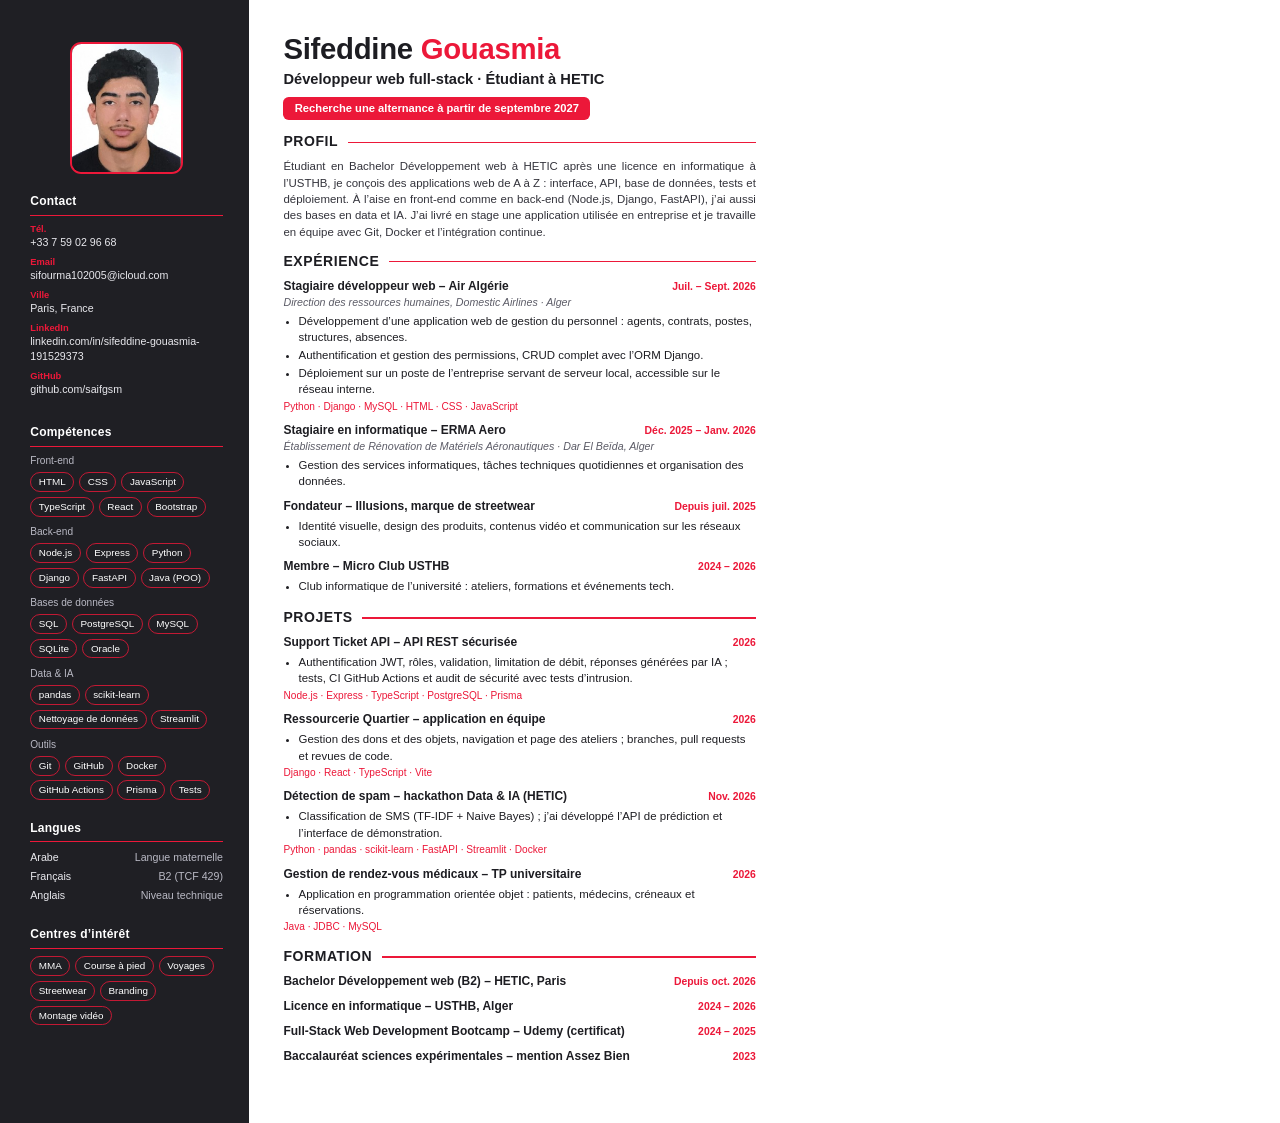
==== cv-source/cv.html @ 6dd87c8a "Nouveau CV, services recentrés sur le développement, photo allégée - Nouveau CV PDF d'une page (HETI" ====
<!DOCTYPE html>
<html lang="fr">
<head>
<meta charset="utf-8">
<title>CV – Sifeddine Gouasmia</title>
<style>
  @page { size: A4; margin: 0; }
  :root { --red: #ec1839; --ink: #1d1d22; --muted: #5b5b66; --side: #1f1f24; --sideInk: #e9e9ee; }
  * { box-sizing: border-box; margin: 0; padding: 0; }
  html, body { width: 210mm; height: 297mm; }
  body { font-family: "Poppins", Arial, sans-serif; color: var(--ink); font-size: 8.6pt; line-height: 1.42; display: grid; grid-template-columns: 66mm 1fr; }
  aside { background: var(--side); color: var(--sideInk); padding: 11mm 7mm 9mm 8mm; display: flex; flex-direction: column; gap: 5.2mm; }
  main { padding: 9mm 10mm 7mm 9mm; display: flex; flex-direction: column; gap: 3.2mm; }
  .photo { width: 30mm; height: 35mm; object-fit: cover; border-radius: 3mm; border: 0.7mm solid var(--red); align-self: center; }
  aside h3 { font-size: 9pt; font-weight: 600; color: #fff; letter-spacing: .02em; padding-bottom: 1.2mm; margin-bottom: 2mm; border-bottom: 0.4mm solid var(--red); }
  .contact li { list-style: none; margin-bottom: 1.8mm; font-size: 8pt; overflow-wrap: anywhere; }
  .contact a { color: inherit; text-decoration: none; }
  .contact b { display: block; color: var(--red); font-weight: 600; font-size: 7pt; line-height: 1.2; }
  .tags { display: flex; flex-wrap: wrap; gap: 1.3mm; }
  .tags span { font-size: 7.4pt; padding: .5mm 2mm; border-radius: 3mm; border: 0.3mm solid rgba(236,24,57,.8); color: #fff; }
  .sk + .sk { margin-top: 2.2mm; }
  .sk p { font-size: 7.6pt; color: #b9b9c4; margin-bottom: 1mm; font-weight: 500; }
  .lang li { list-style: none; display: flex; justify-content: space-between; font-size: 8pt; margin-bottom: 1mm; }
  .lang span { color: #b9b9c4; }
  header h1 { font-size: 22pt; line-height: 1.05; font-weight: 700; letter-spacing: -.01em; }
  header h1 span { color: var(--red); }
  header .role { font-size: 11pt; font-weight: 600; margin-top: 1mm; }
  header .goal { display: inline-block; margin-top: 2mm; background: var(--red); color: #fff; font-weight: 600; font-size: 8.4pt; padding: 1mm 3mm; border-radius: 1.5mm; }
  section h2 { font-size: 10.5pt; font-weight: 700; text-transform: uppercase; letter-spacing: .04em; color: var(--ink); display: flex; align-items: center; gap: 2.5mm; margin-bottom: 1.6mm; }
  section h2::after { content: ""; flex: 1; height: 0.35mm; background: var(--red); }
  .profile { color: #33333b; text-align: justify; }
  .item + .item { margin-top: 2.1mm; }
  .item .top { display: flex; justify-content: space-between; gap: 3mm; align-items: baseline; }
  .item h4 { font-size: 9pt; font-weight: 600; }
  .item .date { font-size: 7.8pt; color: var(--red); font-weight: 600; white-space: nowrap; }
  .item .sub { font-size: 8pt; color: var(--muted); font-style: italic; }
  .item ul { margin: 0.8mm 0 0 4mm; }
  .item li { margin-bottom: .4mm; }
  .item .tech { font-size: 7.6pt; color: var(--red); font-weight: 500; margin-top: .6mm; }
</style>
</head>
<body>
  <aside>
    <img class="photo" src="photo.jpg" alt="Photo de Sifeddine Gouasmia">

    <div>
      <h3>Contact</h3>
      <ul class="contact">
        <li><b>Tél.</b><a href="tel:+33759029668">+33 7 59 02 96 68</a></li>
        <li><b>Email</b><a href="mailto:sifourma102005@icloud.com">sifourma102005@icloud.com</a></li>
        <li><b>Ville</b>Paris, France</li>
        <li><b>LinkedIn</b><a href="https://www.linkedin.com/in/sifeddine-gouasmia-191529373">linkedin.com/in/<wbr>sifeddine-gouasmia-191529373</a></li>
        <li><b>GitHub</b><a href="https://github.com/saifgsm">github.com/saifgsm</a></li>
      </ul>
    </div>

    <div>
      <h3>Compétences</h3>
      <div class="sk"><p>Front-end</p><div class="tags"><span>HTML</span><span>CSS</span><span>JavaScript</span><span>TypeScript</span><span>React</span><span>Bootstrap</span></div></div>
      <div class="sk"><p>Back-end</p><div class="tags"><span>Node.js</span><span>Express</span><span>Python</span><span>Django</span><span>FastAPI</span><span>Java (POO)</span></div></div>
      <div class="sk"><p>Bases de données</p><div class="tags"><span>SQL</span><span>PostgreSQL</span><span>MySQL</span><span>SQLite</span><span>Oracle</span></div></div>
      <div class="sk"><p>Data &amp; IA</p><div class="tags"><span>pandas</span><span>scikit-learn</span><span>Nettoyage de données</span><span>Streamlit</span></div></div>
      <div class="sk"><p>Outils</p><div class="tags"><span>Git</span><span>GitHub</span><span>Docker</span><span>GitHub Actions</span><span>Prisma</span><span>Tests</span></div></div>
    </div>

    <div>
      <h3>Langues</h3>
      <ul class="lang">
        <li>Arabe <span>Langue maternelle</span></li>
        <li>Français <span>B2 (TCF 429)</span></li>
        <li>Anglais <span>Niveau technique</span></li>
      </ul>
    </div>

    <div>
      <h3>Centres d’intérêt</h3>
      <div class="tags"><span>MMA</span><span>Course à pied</span><span>Voyages</span><span>Streetwear</span><span>Branding</span><span>Montage vidéo</span></div>
    </div>
  </aside>

  <main>
    <header>
      <h1>Sifeddine <span>Gouasmia</span></h1>
      <div class="role">Développeur web full-stack · Étudiant à HETIC</div>
      <div class="goal">Recherche une alternance à partir de septembre 2027</div>
    </header>

    <section>
      <h2>Profil</h2>
      <p class="profile">Étudiant en Bachelor Développement web à HETIC après une licence en informatique à l’USTHB, je conçois des applications web de A à Z : interface, API, base de données, tests et déploiement. À l’aise en front-end comme en back-end (Node.js, Django, FastAPI), j’ai aussi des bases en data et IA. J’ai livré en stage une application utilisée en entreprise et je travaille en équipe avec Git, Docker et l’intégration continue.</p>
    </section>

    <section>
      <h2>Expérience</h2>
      <div class="item">
        <div class="top"><h4>Stagiaire développeur web – Air Algérie</h4><span class="date">Juil. – Sept. 2026</span></div>
        <div class="sub">Direction des ressources humaines, Domestic Airlines · Alger</div>
        <ul>
          <li>Développement d’une application web de gestion du personnel : agents, contrats, postes, structures, absences.</li>
          <li>Authentification et gestion des permissions, CRUD complet avec l’ORM Django.</li>
          <li>Déploiement sur un poste de l’entreprise servant de serveur local, accessible sur le réseau interne.</li>
        </ul>
        <div class="tech">Python · Django · MySQL · HTML · CSS · JavaScript</div>
      </div>
      <div class="item">
        <div class="top"><h4>Stagiaire en informatique – ERMA Aero</h4><span class="date">Déc. 2025 – Janv. 2026</span></div>
        <div class="sub">Établissement de Rénovation de Matériels Aéronautiques · Dar El Beïda, Alger</div>
        <ul><li>Gestion des services informatiques, tâches techniques quotidiennes et organisation des données.</li></ul>
      </div>
      <div class="item">
        <div class="top"><h4>Fondateur – Illusions, marque de streetwear</h4><span class="date">Depuis juil. 2025</span></div>
        <ul><li>Identité visuelle, design des produits, contenus vidéo et communication sur les réseaux sociaux.</li></ul>
      </div>
      <div class="item">
        <div class="top"><h4>Membre – Micro Club USTHB</h4><span class="date">2024 – 2026</span></div>
        <ul><li>Club informatique de l’université : ateliers, formations et événements tech.</li></ul>
      </div>
    </section>

    <section>
      <h2>Projets</h2>
      <div class="item">
        <div class="top"><h4>Support Ticket API – API REST sécurisée</h4><span class="date">2026</span></div>
        <ul><li>Authentification JWT, rôles, validation, limitation de débit, réponses générées par IA ; tests, CI GitHub Actions et audit de sécurité avec tests d’intrusion.</li></ul>
        <div class="tech">Node.js · Express · TypeScript · PostgreSQL · Prisma</div>
      </div>
      <div class="item">
        <div class="top"><h4>Ressourcerie Quartier – application en équipe</h4><span class="date">2026</span></div>
        <ul><li>Gestion des dons et des objets, navigation et page des ateliers ; branches, pull requests et revues de code.</li></ul>
        <div class="tech">Django · React · TypeScript · Vite</div>
      </div>
      <div class="item">
        <div class="top"><h4>Détection de spam – hackathon Data &amp; IA (HETIC)</h4><span class="date">Nov. 2026</span></div>
        <ul><li>Classification de SMS (TF-IDF + Naive Bayes) ; j’ai développé l’API de prédiction et l’interface de démonstration.</li></ul>
        <div class="tech">Python · pandas · scikit-learn · FastAPI · Streamlit · Docker</div>
      </div>
      <div class="item">
        <div class="top"><h4>Gestion de rendez-vous médicaux – TP universitaire</h4><span class="date">2026</span></div>
        <ul><li>Application en programmation orientée objet : patients, médecins, créneaux et réservations.</li></ul>
        <div class="tech">Java · JDBC · MySQL</div>
      </div>
    </section>

    <section>
      <h2>Formation</h2>
      <div class="item">
        <div class="top"><h4>Bachelor Développement web (B2) – HETIC, Paris</h4><span class="date">Depuis oct. 2026</span></div>
      </div>
      <div class="item">
        <div class="top"><h4>Licence en informatique – USTHB, Alger</h4><span class="date">2024 – 2026</span></div>
      </div>
      <div class="item">
        <div class="top"><h4>Full-Stack Web Development Bootcamp – Udemy (certificat)</h4><span class="date">2024 – 2025</span></div>
      </div>
      <div class="item">
        <div class="top"><h4>Baccalauréat sciences expérimentales – mention Assez Bien</h4><span class="date">2023</span></div>
      </div>
    </section>
  </main>
</body>
</html>
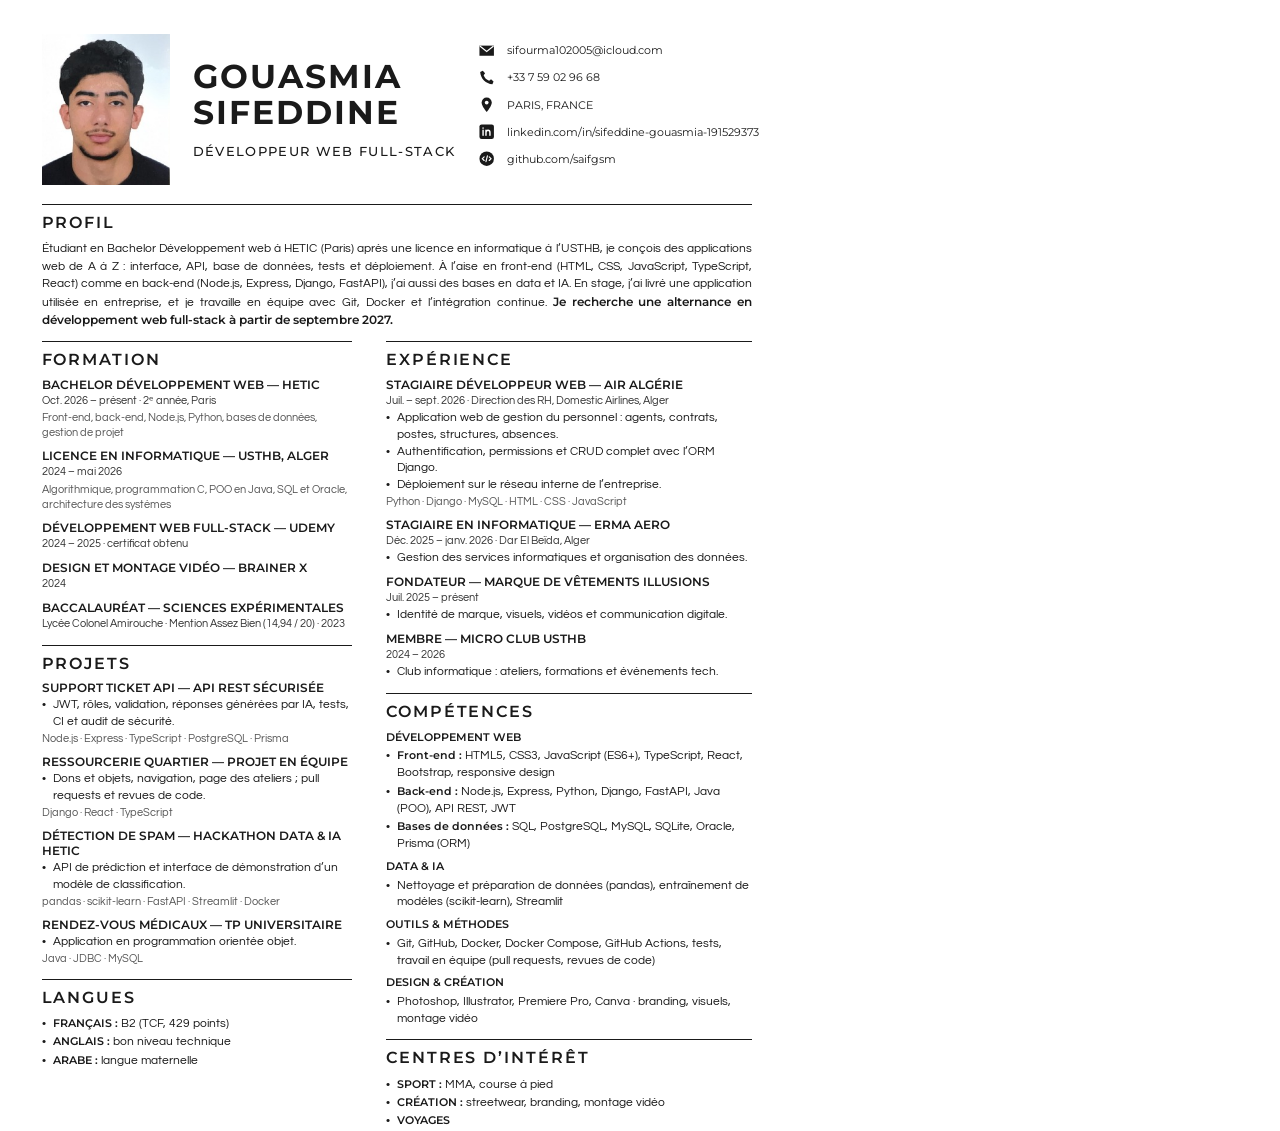
==== commit bcc670f6: "CV : reprend le design de l'ancien CV avec le contenu à jour Co-Authored-By: Claude Opus 5.5 <norepl" ====
--- a/cv-source/cv.html
+++ b/cv-source/cv.html
@@ -4,158 +4,201 @@
 <meta charset="utf-8">
 <title>CV – Sifeddine Gouasmia</title>
 <style>
+  @font-face { font-family: "Montserrat"; src: url(fonts/montserrat-latin-400-normal.woff2); font-weight: 400; }
+  @font-face { font-family: "Montserrat"; src: url(fonts/montserrat-latin-500-normal.woff2); font-weight: 500; }
+  @font-face { font-family: "Montserrat"; src: url(fonts/montserrat-latin-600-normal.woff2); font-weight: 600; }
+  @font-face { font-family: "Montserrat"; src: url(fonts/montserrat-latin-700-normal.woff2); font-weight: 700; }
+  @font-face { font-family: "Questrial"; src: url(fonts/questrial-latin-400-normal.woff2); font-weight: 400; }
   @page { size: A4; margin: 0; }
-  :root { --red: #ec1839; --ink: #1d1d22; --muted: #5b5b66; --side: #1f1f24; --sideInk: #e9e9ee; }
   * { box-sizing: border-box; margin: 0; padding: 0; }
   html, body { width: 210mm; height: 297mm; }
-  body { font-family: "Poppins", Arial, sans-serif; color: var(--ink); font-size: 8.6pt; line-height: 1.42; display: grid; grid-template-columns: 66mm 1fr; }
-  aside { background: var(--side); color: var(--sideInk); padding: 11mm 7mm 9mm 8mm; display: flex; flex-direction: column; gap: 5.2mm; }
-  main { padding: 9mm 10mm 7mm 9mm; display: flex; flex-direction: column; gap: 3.2mm; }
-  .photo { width: 30mm; height: 35mm; object-fit: cover; border-radius: 3mm; border: 0.7mm solid var(--red); align-self: center; }
-  aside h3 { font-size: 9pt; font-weight: 600; color: #fff; letter-spacing: .02em; padding-bottom: 1.2mm; margin-bottom: 2mm; border-bottom: 0.4mm solid var(--red); }
-  .contact li { list-style: none; margin-bottom: 1.8mm; font-size: 8pt; overflow-wrap: anywhere; }
-  .contact a { color: inherit; text-decoration: none; }
-  .contact b { display: block; color: var(--red); font-weight: 600; font-size: 7pt; line-height: 1.2; }
-  .tags { display: flex; flex-wrap: wrap; gap: 1.3mm; }
-  .tags span { font-size: 7.4pt; padding: .5mm 2mm; border-radius: 3mm; border: 0.3mm solid rgba(236,24,57,.8); color: #fff; }
-  .sk + .sk { margin-top: 2.2mm; }
-  .sk p { font-size: 7.6pt; color: #b9b9c4; margin-bottom: 1mm; font-weight: 500; }
-  .lang li { list-style: none; display: flex; justify-content: space-between; font-size: 8pt; margin-bottom: 1mm; }
-  .lang span { color: #b9b9c4; }
-  header h1 { font-size: 22pt; line-height: 1.05; font-weight: 700; letter-spacing: -.01em; }
-  header h1 span { color: var(--red); }
-  header .role { font-size: 11pt; font-weight: 600; margin-top: 1mm; }
-  header .goal { display: inline-block; margin-top: 2mm; background: var(--red); color: #fff; font-weight: 600; font-size: 8.4pt; padding: 1mm 3mm; border-radius: 1.5mm; }
-  section h2 { font-size: 10.5pt; font-weight: 700; text-transform: uppercase; letter-spacing: .04em; color: var(--ink); display: flex; align-items: center; gap: 2.5mm; margin-bottom: 1.6mm; }
-  section h2::after { content: ""; flex: 1; height: 0.35mm; background: var(--red); }
-  .profile { color: #33333b; text-align: justify; }
-  .item + .item { margin-top: 2.1mm; }
-  .item .top { display: flex; justify-content: space-between; gap: 3mm; align-items: baseline; }
-  .item h4 { font-size: 9pt; font-weight: 600; }
-  .item .date { font-size: 7.8pt; color: var(--red); font-weight: 600; white-space: nowrap; }
-  .item .sub { font-size: 8pt; color: var(--muted); font-style: italic; }
-  .item ul { margin: 0.8mm 0 0 4mm; }
-  .item li { margin-bottom: .4mm; }
-  .item .tech { font-size: 7.6pt; color: var(--red); font-weight: 500; margin-top: .6mm; }
+  body { font-family: "Questrial", "Montserrat", Arial, sans-serif; color: #1a1a1a; font-size: 8.7pt; line-height: 1.45; padding: 9mm 11mm 8mm 11mm; }
+  a { color: inherit; text-decoration: none; }
+
+  header { display: grid; grid-template-columns: 34mm 1fr 76mm; gap: 6mm; align-items: center; }
+  .photo { width: 34mm; height: 40mm; object-fit: cover; }
+  .name h1 { font-family: "Montserrat"; font-weight: 700; font-size: 25pt; line-height: 1.08; letter-spacing: .06em; text-transform: uppercase; }
+  .name .role { font-family: "Montserrat"; font-weight: 500; font-size: 10pt; letter-spacing: .1em; text-transform: uppercase; margin-top: 3mm; white-space: nowrap; }
+  .contact { list-style: none; font-family: "Montserrat"; font-size: 8.3pt; }
+  .contact li { display: flex; align-items: center; gap: 3mm; margin-bottom: 2.6mm; }
+  .contact svg { width: 4.6mm; height: 4.6mm; flex: none; }
+
+  hr { border: 0; border-top: 0.35mm solid #1a1a1a; }
+  .full { margin-top: 5mm; }
+  h2 { font-family: "Montserrat"; font-weight: 600; font-size: 12pt; letter-spacing: .12em; text-transform: uppercase; margin: 1.6mm 0 1.6mm; }
+  .profil p { text-align: justify; font-size: 9pt; }
+  .goal { font-family: "Montserrat"; font-weight: 600; }
+
+  .cols { display: grid; grid-template-columns: 1fr 1.18fr; gap: 9mm; margin-top: 3.2mm; }
+  .col > section + section { margin-top: 3.4mm; }
+  .col > section > hr { margin-bottom: 0; }
+  h3 { font-family: "Montserrat"; font-weight: 600; font-size: 8.7pt; text-transform: uppercase; line-height: 1.3; }
+  .entry + .entry { margin-top: 2.3mm; }
+  .meta { font-size: 8.4pt; color: #333; }
+  .entry ul { list-style: none; }
+  .entry li { padding-left: 3mm; position: relative; }
+  .entry li::before { content: "•"; position: absolute; left: 0; }
+  .tech { font-size: 7.9pt; color: #555; margin-top: .3mm; }
+  .sub { font-family: "Montserrat"; font-weight: 600; font-size: 8.4pt; text-transform: uppercase; margin: 1.6mm 0 .6mm; }
+  .skills li { list-style: none; padding-left: 3mm; position: relative; margin-bottom: .5mm; }
+  .skills li::before { content: "•"; position: absolute; left: 0; }
+  .skills b { font-family: "Montserrat"; font-weight: 600; font-size: 8.2pt; }
+  .langs li, .interests li { list-style: none; padding-left: 3mm; position: relative; margin-bottom: .4mm; }
+  .langs li::before, .interests li::before { content: "•"; position: absolute; left: 0; }
+  .langs b, .interests b { font-family: "Montserrat"; font-weight: 600; font-size: 8.2pt; text-transform: uppercase; }
 </style>
 </head>
 <body>
-  <aside>
+  <header>
     <img class="photo" src="photo.jpg" alt="Photo de Sifeddine Gouasmia">
-
-    <div>
-      <h3>Contact</h3>
-      <ul class="contact">
-        <li><b>Tél.</b><a href="tel:+33759029668">+33 7 59 02 96 68</a></li>
-        <li><b>Email</b><a href="mailto:sifourma102005@icloud.com">sifourma102005@icloud.com</a></li>
-        <li><b>Ville</b>Paris, France</li>
-        <li><b>LinkedIn</b><a href="https://www.linkedin.com/in/sifeddine-gouasmia-191529373">linkedin.com/in/<wbr>sifeddine-gouasmia-191529373</a></li>
-        <li><b>GitHub</b><a href="https://github.com/saifgsm">github.com/saifgsm</a></li>
-      </ul>
+    <div class="name">
+      <h1>Gouasmia<br>Sifeddine</h1>
+      <div class="role">Développeur web full-stack</div>
     </div>
-
-    <div>
-      <h3>Compétences</h3>
-      <div class="sk"><p>Front-end</p><div class="tags"><span>HTML</span><span>CSS</span><span>JavaScript</span><span>TypeScript</span><span>React</span><span>Bootstrap</span></div></div>
-      <div class="sk"><p>Back-end</p><div class="tags"><span>Node.js</span><span>Express</span><span>Python</span><span>Django</span><span>FastAPI</span><span>Java (POO)</span></div></div>
-      <div class="sk"><p>Bases de données</p><div class="tags"><span>SQL</span><span>PostgreSQL</span><span>MySQL</span><span>SQLite</span><span>Oracle</span></div></div>
-      <div class="sk"><p>Data &amp; IA</p><div class="tags"><span>pandas</span><span>scikit-learn</span><span>Nettoyage de données</span><span>Streamlit</span></div></div>
-      <div class="sk"><p>Outils</p><div class="tags"><span>Git</span><span>GitHub</span><span>Docker</span><span>GitHub Actions</span><span>Prisma</span><span>Tests</span></div></div>
+    <ul class="contact">
+      <li><svg viewBox="0 0 24 24"><path d="M2 5h20v14H2z" fill="#1a1a1a"/><path d="M2.5 5.5 12 13l9.5-7.5" fill="none" stroke="#fff" stroke-width="1.6"/></svg><a href="mailto:sifourma102005@icloud.com">sifourma102005@icloud.com</a></li>
+      <li><svg viewBox="0 0 24 24"><path d="M6.6 2.5 9.8 6l-2 2.6a12.5 12.5 0 0 0 7.6 7.6l2.6-2 3.5 3.2-1.6 3.6C11 20.6 3.4 13 3 4.1z" fill="#1a1a1a"/></svg><a href="tel:+33759029668">+33 7 59 02 96 68</a></li>
+      <li><svg viewBox="0 0 24 24"><path d="M12 2a7 7 0 0 0-7 7c0 5.2 7 13 7 13s7-7.8 7-13a7 7 0 0 0-7-7z" fill="#1a1a1a"/><circle cx="12" cy="9" r="2.6" fill="#fff"/></svg>PARIS, FRANCE</li>
+      <li><svg viewBox="0 0 24 24"><rect x="2" y="2" width="20" height="20" rx="3" fill="#1a1a1a"/><path d="M7 10v7M7 7v.1M11 17v-7m0 3.2c0-2 1.3-3.2 2.9-3.2 1.7 0 2.6 1.1 2.6 3.2V17" stroke="#fff" stroke-width="2" fill="none" stroke-linecap="round"/></svg><a href="https://www.linkedin.com/in/sifeddine-gouasmia-191529373">linkedin.com/in/sifeddine-gouasmia-191529373</a></li>
+      <li><svg viewBox="0 0 24 24"><circle cx="12" cy="12" r="10" fill="#1a1a1a"/><path d="M8.5 9.5 6 12l2.5 2.5M15.5 9.5 18 12l-2.5 2.5M13 8l-2 8" stroke="#fff" stroke-width="1.6" fill="none" stroke-linecap="round"/></svg><a href="https://github.com/saifgsm">github.com/saifgsm</a></li>
+    </ul>
+  </header>
+
+  <section class="full profil">
+    <hr>
+    <h2>Profil</h2>
+    <p>Étudiant en Bachelor Développement web à HETIC (Paris) après une licence en informatique à l’USTHB, je conçois des applications web de A à Z : interface, API, base de données, tests et déploiement. À l’aise en front-end (HTML, CSS, JavaScript, TypeScript, React) comme en back-end (Node.js, Express, Django, FastAPI), j’ai aussi des bases en data et IA. En stage, j’ai livré une application utilisée en entreprise, et je travaille en équipe avec Git, Docker et l’intégration continue. <span class="goal">Je recherche une alternance en développement web full-stack à partir de septembre 2027.</span></p>
+  </section>
+
+  <div class="cols">
+    <div class="col">
+      <section>
+        <hr>
+        <h2>Formation</h2>
+        <div class="entry">
+          <h3>Bachelor Développement web — HETIC</h3>
+          <div class="meta">Oct. 2026 – présent · 2ᵉ année, Paris</div>
+          <div class="tech">Front-end, back-end, Node.js, Python, bases de données, gestion de projet</div>
+        </div>
+        <div class="entry">
+          <h3>Licence en informatique — USTHB, Alger</h3>
+          <div class="meta">2024 – mai 2026</div>
+          <div class="tech">Algorithmique, programmation C, POO en Java, SQL et Oracle, architecture des systèmes</div>
+        </div>
+        <div class="entry">
+          <h3>Développement web full-stack — Udemy</h3>
+          <div class="meta">2024 – 2025 · certificat obtenu</div>
+        </div>
+        <div class="entry">
+          <h3>Design et montage vidéo — Brainer X</h3>
+          <div class="meta">2024</div>
+        </div>
+        <div class="entry">
+          <h3>Baccalauréat — Sciences expérimentales</h3>
+          <div class="meta">Lycée Colonel Amirouche · Mention Assez Bien (14,94 / 20) · 2023</div>
+        </div>
+      </section>
+
+      <section>
+        <hr>
+        <h2>Projets</h2>
+        <div class="entry">
+          <h3>Support Ticket API — API REST sécurisée</h3>
+          <ul><li>JWT, rôles, validation, réponses générées par IA, tests, CI et audit de sécurité.</li></ul>
+          <div class="tech">Node.js · Express · TypeScript · PostgreSQL · Prisma</div>
+        </div>
+        <div class="entry">
+          <h3>Ressourcerie Quartier — projet en équipe</h3>
+          <ul><li>Dons et objets, navigation, page des ateliers ; pull requests et revues de code.</li></ul>
+          <div class="tech">Django · React · TypeScript</div>
+        </div>
+        <div class="entry">
+          <h3>Détection de spam — hackathon Data &amp; IA HETIC</h3>
+          <ul><li>API de prédiction et interface de démonstration d’un modèle de classification.</li></ul>
+          <div class="tech">pandas · scikit-learn · FastAPI · Streamlit · Docker</div>
+        </div>
+        <div class="entry">
+          <h3>Rendez-vous médicaux — TP universitaire</h3>
+          <ul><li>Application en programmation orientée objet.</li></ul>
+          <div class="tech">Java · JDBC · MySQL</div>
+        </div>
+      </section>
+
+      <section>
+        <hr>
+        <h2>Langues</h2>
+        <ul class="langs">
+          <li><b>Français :</b> B2 (TCF, 429 points)</li>
+          <li><b>Anglais :</b> bon niveau technique</li>
+          <li><b>Arabe :</b> langue maternelle</li>
+        </ul>
+      </section>
     </div>
 
-    <div>
-      <h3>Langues</h3>
-      <ul class="lang">
-        <li>Arabe <span>Langue maternelle</span></li>
-        <li>Français <span>B2 (TCF 429)</span></li>
-        <li>Anglais <span>Niveau technique</span></li>
-      </ul>
+    <div class="col">
+      <section>
+        <hr>
+        <h2>Expérience</h2>
+        <div class="entry">
+          <h3>Stagiaire développeur web — Air Algérie</h3>
+          <div class="meta">Juil. – sept. 2026 · Direction des RH, Domestic Airlines, Alger</div>
+          <ul>
+            <li>Application web de gestion du personnel : agents, contrats, postes, structures, absences.</li>
+            <li>Authentification, permissions et CRUD complet avec l’ORM Django.</li>
+            <li>Déploiement sur le réseau interne de l’entreprise.</li>
+          </ul>
+          <div class="tech">Python · Django · MySQL · HTML · CSS · JavaScript</div>
+        </div>
+        <div class="entry">
+          <h3>Stagiaire en informatique — ERMA Aero</h3>
+          <div class="meta">Déc. 2025 – janv. 2026 · Dar El Beïda, Alger</div>
+          <ul><li>Gestion des services informatiques et organisation des données.</li></ul>
+        </div>
+        <div class="entry">
+          <h3>Fondateur — marque de vêtements Illusions</h3>
+          <div class="meta">Juil. 2025 – présent</div>
+          <ul><li>Identité de marque, visuels, vidéos et communication digitale.</li></ul>
+        </div>
+        <div class="entry">
+          <h3>Membre — Micro Club USTHB</h3>
+          <div class="meta">2024 – 2026</div>
+          <ul><li>Club informatique : ateliers, formations et événements tech.</li></ul>
+        </div>
+      </section>
+
+      <section>
+        <hr>
+        <h2>Compétences</h2>
+        <div class="sub">Développement web</div>
+        <ul class="skills">
+          <li><b>Front-end :</b> HTML5, CSS3, JavaScript (ES6+), TypeScript, React, Bootstrap, responsive design</li>
+          <li><b>Back-end :</b> Node.js, Express, Python, Django, FastAPI, Java (POO), API REST, JWT</li>
+          <li><b>Bases de données :</b> SQL, PostgreSQL, MySQL, SQLite, Oracle, Prisma (ORM)</li>
+        </ul>
+        <div class="sub">Data &amp; IA</div>
+        <ul class="skills">
+          <li>Nettoyage et préparation de données (pandas), entraînement de modèles (scikit-learn), Streamlit</li>
+        </ul>
+        <div class="sub">Outils &amp; méthodes</div>
+        <ul class="skills">
+          <li>Git, GitHub, Docker, Docker Compose, GitHub Actions, tests, travail en équipe (pull requests, revues de code)</li>
+        </ul>
+        <div class="sub">Design &amp; création</div>
+        <ul class="skills">
+          <li>Photoshop, Illustrator, Premiere Pro, Canva · branding, visuels, montage vidéo</li>
+        </ul>
+      </section>
+
+      <section>
+        <hr>
+        <h2>Centres d’intérêt</h2>
+        <ul class="interests">
+          <li><b>Sport :</b> MMA, course à pied</li>
+          <li><b>Création :</b> streetwear, branding, montage vidéo</li>
+          <li><b>Voyages</b></li>
+        </ul>
+      </section>
     </div>
-
-    <div>
-      <h3>Centres d’intérêt</h3>
-      <div class="tags"><span>MMA</span><span>Course à pied</span><span>Voyages</span><span>Streetwear</span><span>Branding</span><span>Montage vidéo</span></div>
-    </div>
-  </aside>
-
-  <main>
-    <header>
-      <h1>Sifeddine <span>Gouasmia</span></h1>
-      <div class="role">Développeur web full-stack · Étudiant à HETIC</div>
-      <div class="goal">Recherche une alternance à partir de septembre 2027</div>
-    </header>
-
-    <section>
-      <h2>Profil</h2>
-      <p class="profile">Étudiant en Bachelor Développement web à HETIC après une licence en informatique à l’USTHB, je conçois des applications web de A à Z : interface, API, base de données, tests et déploiement. À l’aise en front-end comme en back-end (Node.js, Django, FastAPI), j’ai aussi des bases en data et IA. J’ai livré en stage une application utilisée en entreprise et je travaille en équipe avec Git, Docker et l’intégration continue.</p>
-    </section>
-
-    <section>
-      <h2>Expérience</h2>
-      <div class="item">
-        <div class="top"><h4>Stagiaire développeur web – Air Algérie</h4><span class="date">Juil. – Sept. 2026</span></div>
-        <div class="sub">Direction des ressources humaines, Domestic Airlines · Alger</div>
-        <ul>
-          <li>Développement d’une application web de gestion du personnel : agents, contrats, postes, structures, absences.</li>
-          <li>Authentification et gestion des permissions, CRUD complet avec l’ORM Django.</li>
-          <li>Déploiement sur un poste de l’entreprise servant de serveur local, accessible sur le réseau interne.</li>
-        </ul>
-        <div class="tech">Python · Django · MySQL · HTML · CSS · JavaScript</div>
-      </div>
-      <div class="item">
-        <div class="top"><h4>Stagiaire en informatique – ERMA Aero</h4><span class="date">Déc. 2025 – Janv. 2026</span></div>
-        <div class="sub">Établissement de Rénovation de Matériels Aéronautiques · Dar El Beïda, Alger</div>
-        <ul><li>Gestion des services informatiques, tâches techniques quotidiennes et organisation des données.</li></ul>
-      </div>
-      <div class="item">
-        <div class="top"><h4>Fondateur – Illusions, marque de streetwear</h4><span class="date">Depuis juil. 2025</span></div>
-        <ul><li>Identité visuelle, design des produits, contenus vidéo et communication sur les réseaux sociaux.</li></ul>
-      </div>
-      <div class="item">
-        <div class="top"><h4>Membre – Micro Club USTHB</h4><span class="date">2024 – 2026</span></div>
-        <ul><li>Club informatique de l’université : ateliers, formations et événements tech.</li></ul>
-      </div>
-    </section>
-
-    <section>
-      <h2>Projets</h2>
-      <div class="item">
-        <div class="top"><h4>Support Ticket API – API REST sécurisée</h4><span class="date">2026</span></div>
-        <ul><li>Authentification JWT, rôles, validation, limitation de débit, réponses générées par IA ; tests, CI GitHub Actions et audit de sécurité avec tests d’intrusion.</li></ul>
-        <div class="tech">Node.js · Express · TypeScript · PostgreSQL · Prisma</div>
-      </div>
-      <div class="item">
-        <div class="top"><h4>Ressourcerie Quartier – application en équipe</h4><span class="date">2026</span></div>
-        <ul><li>Gestion des dons et des objets, navigation et page des ateliers ; branches, pull requests et revues de code.</li></ul>
-        <div class="tech">Django · React · TypeScript · Vite</div>
-      </div>
-      <div class="item">
-        <div class="top"><h4>Détection de spam – hackathon Data &amp; IA (HETIC)</h4><span class="date">Nov. 2026</span></div>
-        <ul><li>Classification de SMS (TF-IDF + Naive Bayes) ; j’ai développé l’API de prédiction et l’interface de démonstration.</li></ul>
-        <div class="tech">Python · pandas · scikit-learn · FastAPI · Streamlit · Docker</div>
-      </div>
-      <div class="item">
-        <div class="top"><h4>Gestion de rendez-vous médicaux – TP universitaire</h4><span class="date">2026</span></div>
-        <ul><li>Application en programmation orientée objet : patients, médecins, créneaux et réservations.</li></ul>
-        <div class="tech">Java · JDBC · MySQL</div>
-      </div>
-    </section>
-
-    <section>
-      <h2>Formation</h2>
-      <div class="item">
-        <div class="top"><h4>Bachelor Développement web (B2) – HETIC, Paris</h4><span class="date">Depuis oct. 2026</span></div>
-      </div>
-      <div class="item">
-        <div class="top"><h4>Licence en informatique – USTHB, Alger</h4><span class="date">2024 – 2026</span></div>
-      </div>
-      <div class="item">
-        <div class="top"><h4>Full-Stack Web Development Bootcamp – Udemy (certificat)</h4><span class="date">2024 – 2025</span></div>
-      </div>
-      <div class="item">
-        <div class="top"><h4>Baccalauréat sciences expérimentales – mention Assez Bien</h4><span class="date">2023</span></div>
-      </div>
-    </section>
-  </main>
+  </div>
 </body>
 </html>
